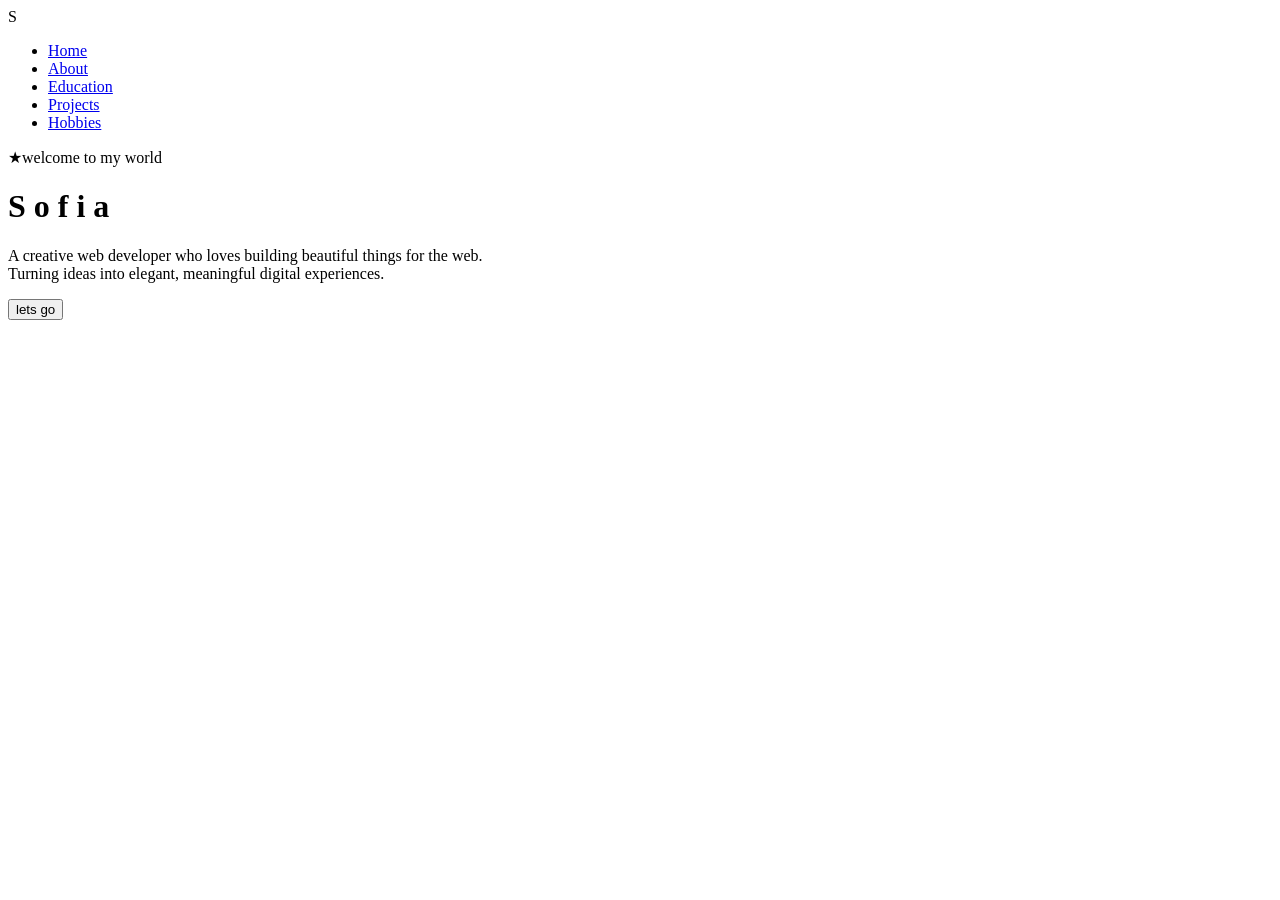
==== index.html @ 5cd8a4b9 "Add files via upload" ====
<!DOCTYPE html>
<html lang="en">
    <head>
  <meta charset="UTF-8">
  <meta name="viewport" content="width=device-width, initial-scale=1">
  <title>Sofia</title>
   <link rel="stylesheet" href="style.css">
    </head>
<body>
    <nav class="navbar">
        <div class="logo">S</div>
        <ul class="nav-menu">
            <li><a href="#home">Home</a></li>
            <li><a href="#about">About</a></li>
            <li><a href="#education">Education</a></li>
            <li><a href="#projects">Projects</a></li>
            <li><a href="#hobbies">Hobbies</a></li>
        </ul>
    </nav>
    
     <p>
        ★welcome to my world  
    </p>

    <h1>
        <span class="black">S</span>
        <span class="black">o</span>
        <span class="pink">f</span>
        <span class="pink">i</span>
        <span class="black">a</span>
    </h1>
    
    <p class="description">
        A creative <span class="pink">web developer</span> who loves building beautiful things for the web.<br>
        Turning ideas into elegant, meaningful digital experiences.
    </p>
    
    <button class="lets-go-btn">lets go</button>
   
</body>
</html>
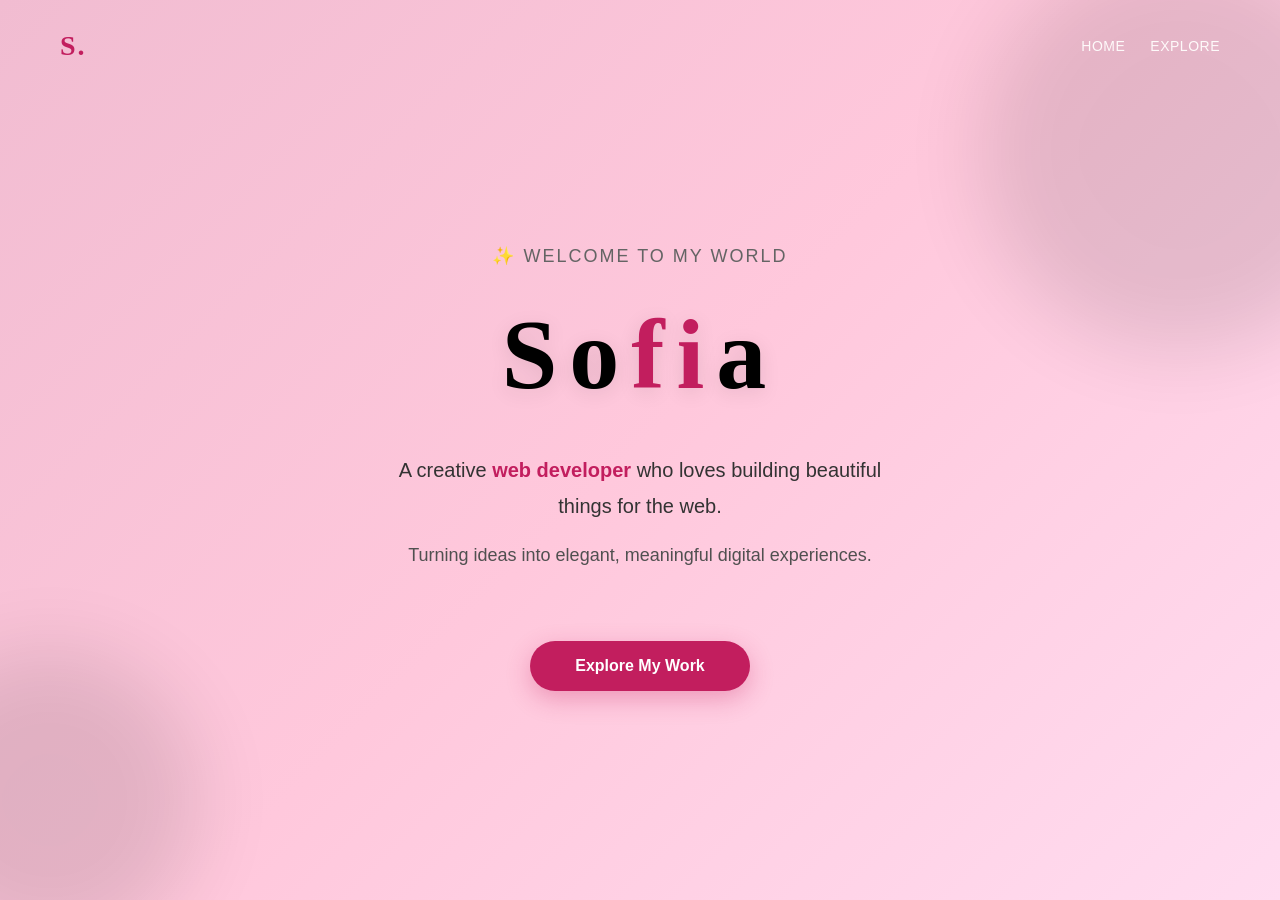
==== commit 4b768e8b: "Add files via upload" ====
--- a/index.html
+++ b/index.html
@@ -1,41 +1,45 @@
 <!DOCTYPE html>
 <html lang="en">
-    <head>
-  <meta charset="UTF-8">
-  <meta name="viewport" content="width=device-width, initial-scale=1">
-  <title>Sofia</title>
-   <link rel="stylesheet" href="style.css">
-    </head>
+<head>
+    <meta charset="UTF-8">
+    <meta name="viewport" content="width=device-width, initial-scale=1.0">
+    <title>Sofia - Portfolio</title>
+    <link rel="stylesheet" href="style.css">
+</head>
 <body>
     <nav class="navbar">
-        <div class="logo">S</div>
+        <div class="logo">S.</div>
         <ul class="nav-menu">
             <li><a href="#home">Home</a></li>
-            <li><a href="#about">About</a></li>
-            <li><a href="#education">Education</a></li>
-            <li><a href="#projects">Projects</a></li>
-            <li><a href="#hobbies">Hobbies</a></li>
+            <li><a href="home.html">Explore</a></li>
         </ul>
     </nav>
     
-     <p>
-        ★welcome to my world  
-    </p>
+    <main class="welcome-container">
+        <div class="content-wrapper">
+            <p class="welcome-text">✨ Welcome to my world</p>
 
-    <h1>
-        <span class="black">S</span>
-        <span class="black">o</span>
-        <span class="pink">f</span>
-        <span class="pink">i</span>
-        <span class="black">a</span>
-    </h1>
-    
-    <p class="description">
-        A creative <span class="pink">web developer</span> who loves building beautiful things for the web.<br>
-        Turning ideas into elegant, meaningful digital experiences.
-    </p>
-    
-    <button class="lets-go-btn">lets go</button>
-   
+            <h1 class="title-animated">
+                <span class="letter black">S</span>
+                <span class="letter black">o</span>
+                <span class="letter pink">f</span>
+                <span class="letter pink">i</span>
+                <span class="letter black">a</span>
+            </h1>
+            
+            <p class="tagline">
+                A creative <span class="highlight">web developer</span> who loves building beautiful things for the web.<br>
+                <span class="subtitle">Turning ideas into elegant, meaningful digital experiences.</span>
+            </p>
+            
+            <a href="home.html" class="cta-button">Explore My Work</a>
+        </div>
+
+        <div class="background-elements">
+            <div class="blob blob-1"></div>
+            <div class="blob blob-2"></div>
+        </div>
+    </main>
+
 </body>
 </html>
--- a/style.css
+++ b/style.css
@@ -0,0 +1,850 @@
+/* Root Variables */
+:root {
+  --primary-color: #c21e5e;
+  --dark-primary: #a01849;
+  --bg-gradient: linear-gradient(135deg, rgb(241, 188, 209) 0%, rgb(255, 200, 220) 50%, rgb(255, 220, 240) 100%);
+  --transition: all 0.3s ease;
+  --font-serif: 'Playfair Display', serif;
+  --font-sans: 'Segoe UI', Tahoma, Geneva, Verdana, sans-serif;
+}
+
+/* Reset */
+* {
+  margin: 0;
+  padding: 0;
+  box-sizing: border-box;
+}
+
+body {
+  font-family: var(--font-sans);
+  background-color: rgb(241, 188, 209);
+}
+
+/* Navbar */
+.navbar {
+  width: 100%;
+  background: transparent;
+  padding: 30px 60px;
+  position: fixed;
+  top: 0;
+  left: 0;
+  z-index: 100;
+  display: flex;
+  justify-content: space-between;
+  align-items: center;
+}
+
+.logo {
+  font-family: var(--font-serif);
+  font-size: 28px;
+  font-weight: 700;
+  color: var(--primary-color);
+  letter-spacing: 2px;
+}
+
+.nav-menu {
+  list-style: none;
+  display: flex;
+  gap: 25px;
+}
+
+.nav-menu a {
+  color: rgb(254, 250, 250);
+  text-decoration: none;
+  font-family: var(--font-sans);
+  font-size: 14px;
+  font-weight: 400;
+  letter-spacing: 0.5px;
+  text-transform: uppercase;
+  transition: var(--transition);
+}
+
+.nav-menu a:hover {
+  color: var(--primary-color);
+}
+
+/* Home Page */
+.home-container {
+  display: flex;
+  flex-direction: column;
+  align-items: center;
+  justify-content: center;
+  min-height: 100vh;
+  width: 100%;
+  padding: 40px;
+  margin-top: 60px;
+  background: var(--bg-gradient);
+  position: relative;
+  overflow: hidden;
+}
+
+.home-container::before {
+  content: '';
+  position: absolute;
+  top: -50%;
+  right: -10%;
+  width: 500px;
+  height: 500px;
+  background: radial-gradient(circle, rgba(255, 255, 255, 0.1), transparent 70%);
+  border-radius: 50%;
+  pointer-events: none;
+}
+
+.home-container::after {
+  content: '';
+  position: absolute;
+  bottom: -10%;
+  left: -5%;
+  width: 400px;
+  height: 400px;
+  background: radial-gradient(circle, rgba(255, 255, 255, 0.08), transparent 70%);
+  border-radius: 50%;
+  pointer-events: none;
+}
+
+.hello-title {
+  font-size: 80px;
+  font-weight: 700;
+  color: #000;
+  font-family: var(--font-serif);
+  margin: 20px 0;
+  text-shadow: 0 4px 15px rgba(0, 0, 0, 0.1);
+  letter-spacing: 3px;
+  animation: slideInDown 0.8s ease-out;
+  position: relative;
+  z-index: 1;
+}
+
+.sofia-intro {
+  font-size: 32px;
+  color: var(--primary-color);
+  font-family: var(--font-serif);
+  font-weight: 500;
+  margin-bottom: 60px;
+  letter-spacing: 1px;
+  animation: slideInUp 0.8s ease-out 0.2s both;
+  position: relative;
+  z-index: 1;
+}
+
+/* Cards Grid */
+.cards-grid {
+  display: grid;
+  grid-template-columns: repeat(auto-fit, minmax(300px, 1fr));
+  gap: 30px;
+  max-width: 1200px;
+  width: 100%;
+  margin-top: 30px;
+  position: relative;
+  z-index: 1;
+}
+
+.card-link {
+  text-decoration: none;
+  color: inherit;
+}
+
+.card {
+  background: #fff;
+  border-radius: 15px;
+  padding: 40px 30px;
+  box-shadow: 0 8px 30px rgba(0, 0, 0, 0.1);
+  transition: var(--transition);
+  text-align: center;
+  border: 2px solid transparent;
+  position: relative;
+  overflow: hidden;
+}
+
+.card::before {
+  content: '';
+  position: absolute;
+  top: 0;
+  left: 0;
+  right: 0;
+  height: 4px;
+  background: linear-gradient(90deg, var(--primary-color), #ff69b4);
+  transform: scaleX(0);
+  transform-origin: left;
+  transition: transform 0.3s ease;
+}
+
+.card:hover::before {
+  transform: scaleX(1);
+}
+
+.card:hover {
+  transform: translateY(-10px);
+  box-shadow: 0 15px 50px rgba(194, 30, 94, 0.25);
+  border-color: var(--primary-color);
+}
+
+.card-icon {
+  font-size: 50px;
+  margin-bottom: 15px;
+  display: inline-block;
+  transition: transform 0.3s ease;
+}
+
+.card:hover .card-icon {
+  transform: scale(1.15) rotate(5deg);
+}
+
+.card h3 {
+  font-size: 24px;
+  color: var(--primary-color);
+  font-family: var(--font-serif);
+  margin: 0 0 15px 0;
+  font-weight: 700;
+  letter-spacing: 1px;
+  transition: color 0.3s ease;
+}
+
+.card:hover h3 {
+  color: var(--dark-primary);
+}
+
+.card p {
+  font-size: 16px;
+  color: #666;
+  font-family: var(--font-sans);
+  line-height: 1.6;
+  margin: 0;
+  font-weight: 400;
+}
+
+.education-stage {
+  margin-top: 20px;
+  padding-top: 20px;
+  border-top: 1px solid rgba(0, 0, 0, 0.08);
+}
+
+.subheadline {
+  font-size: 18px;
+  color: #333;
+  margin: 0 0 8px;
+  font-weight: 600;
+}
+
+/* Animations */
+@keyframes slideInDown {
+  from {
+    opacity: 0;
+    transform: translateY(-50px);
+  }
+  to {
+    opacity: 1;
+    transform: translateY(0);
+  }
+}
+
+@keyframes slideInUp {
+  from {
+    opacity: 0;
+    transform: translateY(50px);
+  }
+  to {
+    opacity: 1;
+    transform: translateY(0);
+  }
+}
+
+/* Index Page (Specific Styles) */
+/* Welcome Page Styles */
+.welcome-container {
+  min-height: 100vh;
+  background: var(--bg-gradient);
+  display: flex;
+  align-items: center;
+  justify-content: center;
+  padding: 80px 40px 40px;
+  position: relative;
+  overflow: hidden;
+}
+
+.background-elements {
+  position: absolute;
+  width: 100%;
+  height: 100%;
+  top: 0;
+  left: 0;
+  pointer-events: none;
+  z-index: 0;
+}
+
+.blob {
+  position: absolute;
+  border-radius: 50%;
+  opacity: 0.1;
+  filter: blur(40px);
+}
+
+.blob-1 {
+  width: 400px;
+  height: 400px;
+  background: #000;
+  top: -50px;
+  right: -100px;
+  animation: float 6s ease-in-out infinite;
+}
+
+.blob-2 {
+  width: 300px;
+  height: 300px;
+  background: #000;
+  bottom: -50px;
+  left: -100px;
+  animation: float 8s ease-in-out infinite reverse;
+}
+
+@keyframes float {
+  0%, 100% { transform: translate(0, 0); }
+  50% { transform: translate(30px, 30px); }
+}
+
+.content-wrapper {
+  position: relative;
+  z-index: 1;
+  text-align: center;
+  max-width: 700px;
+}
+
+.welcome-text {
+  font-size: 18px;
+  color: rgb(100, 100, 100);
+  font-family: var(--font-sans);
+  letter-spacing: 2px;
+  text-transform: uppercase;
+  margin-bottom: 20px;
+  animation: slideInDown 0.8s ease-out;
+}
+
+.title-animated {
+  font-size: 0;
+  font-family: var(--font-serif);
+  margin: 30px 0;
+  text-shadow: 0 4px 20px rgba(0, 0, 0, 0.1);
+  text-align: center;
+}
+
+.letter {
+  font-size: 100px;
+  display: inline-block;
+  animation: elegantFloat 3s ease-in-out infinite;
+  letter-spacing: 12px;
+  font-weight: 700;
+}
+
+.letter.black {
+  color: #000;
+}
+
+.letter.pink {
+  color: var(--primary-color);
+}
+
+.letter:nth-child(1) { animation-delay: 0; }
+.letter:nth-child(2) { animation-delay: 0.1s; }
+.letter:nth-child(3) { animation-delay: 0.2s; }
+.letter:nth-child(4) { animation-delay: 0.3s; }
+.letter:nth-child(5) { animation-delay: 0.4s; }
+
+@keyframes elegantFloat {
+  0%, 100% {
+    transform: translateY(0) scale(1);
+    opacity: 1;
+  }
+  50% {
+    transform: translateY(-15px) scale(1.02);
+    opacity: 0.95;
+  }
+}
+
+.tagline {
+  font-size: 20px;
+  color: #333;
+  font-family: var(--font-sans);
+  max-width: 500px;
+  text-align: center;
+  line-height: 1.8;
+  margin: 40px 0;
+  animation: slideInUp 0.8s ease-out 0.2s both;
+}
+
+.highlight {
+  color: var(--primary-color);
+  font-weight: 700;
+}
+
+.subtitle {
+  display: block;
+  font-size: 18px;
+  color: rgb(80, 80, 80);
+  margin-top: 15px;
+}
+
+.cta-button {
+  display: inline-block;
+  background-color: var(--primary-color);
+  color: #fff;
+  padding: 16px 45px;
+  font-size: 16px;
+  font-weight: 600;
+  border: none;
+  border-radius: 50px;
+  cursor: pointer;
+  font-family: var(--font-sans);
+  transition: all 0.4s cubic-bezier(0.25, 0.46, 0.45, 0.94);
+  box-shadow: 0 8px 25px rgba(194, 30, 94, 0.3);
+  position: relative;
+  overflow: hidden;
+  text-decoration: none;
+  margin-top: 30px;
+  animation: slideInUp 0.8s ease-out 0.4s both;
+}
+
+.cta-button::before {
+  content: '';
+  position: absolute;
+  top: 0;
+  left: -100%;
+  width: 100%;
+  height: 100%;
+  background: linear-gradient(90deg, transparent, rgba(255, 255, 255, 0.3), transparent);
+  transition: left 0.5s ease;
+}
+
+.cta-button:hover {
+  background-color: var(--dark-primary);
+  transform: translateY(-3px);
+  box-shadow: 0 12px 35px rgba(194, 30, 94, 0.4);
+}
+
+.cta-button:hover::before {
+  left: 100%;
+}
+
+.cta-button:active {
+  transform: translateY(-1px);
+}
+
+/* Body styles for welcome page */
+body {
+  margin: 0;
+  padding: 0;
+}
+
+/* About Me Page */
+.about-container {
+  min-height: 100vh;
+  background: var(--bg-gradient);
+  padding: 120px 40px 60px;
+  position: relative;
+  overflow: hidden;
+}
+
+.about-header {
+  text-align: center;
+  margin-bottom: 60px;
+  animation: slideInDown 0.8s ease-out;
+}
+
+.about-title {
+  font-size: 64px;
+  font-weight: 700;
+  color: #000;
+  font-family: var(--font-serif);
+  margin-bottom: 15px;
+  letter-spacing: 2px;
+  text-shadow: 0 4px 15px rgba(0, 0, 0, 0.1);
+}
+
+.about-subtitle {
+  font-size: 20px;
+  color: rgb(80, 80, 80);
+  font-family: var(--font-sans);
+  max-width: 500px;
+  margin: 0 auto;
+  line-height: 1.6;
+}
+
+.about-blocks {
+  display: grid;
+  grid-template-columns: repeat(auto-fit, minmax(320px, 1fr));
+  gap: 30px;
+  max-width: 1200px;
+  margin: 0 auto;
+  position: relative;
+  z-index: 1;
+}
+
+.about-block {
+  background: #fff;
+  border-radius: 15px;
+  padding: 40px 30px;
+  box-shadow: 0 8px 30px rgba(0, 0, 0, 0.1);
+  transition: var(--transition);
+  text-align: center;
+  border: 2px solid transparent;
+  position: relative;
+  overflow: hidden;
+  animation: slideInUp 0.8s ease-out;
+}
+
+.about-block::before {
+  content: '';
+  position: absolute;
+  top: 0;
+  left: 0;
+  right: 0;
+  height: 4px;
+  background: linear-gradient(90deg, var(--primary-color), #ff69b4);
+  transform: scaleX(0);
+  transform-origin: left;
+  transition: transform 0.3s ease;
+}
+
+.about-block:hover::before {
+  transform: scaleX(1);
+}
+
+.about-block:hover {
+  transform: translateY(-10px);
+  box-shadow: 0 15px 50px rgba(194, 30, 94, 0.25);
+  border-color: var(--primary-color);
+}
+
+.block-icon {
+  font-size: 50px;
+  margin-bottom: 20px;
+  display: inline-block;
+  transition: transform 0.3s ease;
+}
+
+.about-block:hover .block-icon {
+  transform: scale(1.2) rotate(5deg);
+}
+
+.about-block h2 {
+  font-size: 24px;
+  color: var(--primary-color);
+  font-family: var(--font-serif);
+  margin: 0 0 20px 0;
+  font-weight: 700;
+  letter-spacing: 1px;
+  transition: color 0.3s ease;
+}
+
+.about-block:hover h2 {
+  color: var(--dark-primary);
+}
+
+.about-block p {
+  font-size: 16px;
+  color: #666;
+  font-family: var(--font-sans);
+  line-height: 1.8;
+  margin: 0;
+  font-weight: 400;
+}
+
+.about-block.featured {
+  background: linear-gradient(135deg, #fff 0%, #f9f9f9 100%);
+  grid-column: span 1;
+  border: 2px solid rgba(194, 30, 94, 0.2);
+}
+
+.about-block.featured:hover {
+  border-color: var(--primary-color);
+}
+
+.explore-button {
+  display: inline-block;
+  background-color: var(--primary-color);
+  color: #fff;
+  padding: 14px 35px;
+  font-size: 15px;
+  font-weight: 600;
+  border: none;
+  border-radius: 50px;
+  cursor: pointer;
+  font-family: var(--font-sans);
+  transition: all 0.4s cubic-bezier(0.25, 0.46, 0.45, 0.94);
+  box-shadow: 0 6px 20px rgba(194, 30, 94, 0.25);
+  position: relative;
+  overflow: hidden;
+  text-decoration: none;
+  margin-top: 25px;
+}
+
+.explore-button::before {
+  content: '';
+  position: absolute;
+  top: 0;
+  left: -100%;
+  width: 100%;
+  height: 100%;
+  background: linear-gradient(90deg, transparent, rgba(255, 255, 255, 0.3), transparent);
+  transition: left 0.5s ease;
+}
+
+.explore-button:hover {
+  background-color: var(--dark-primary);
+  transform: translateY(-2px);
+  box-shadow: 0 10px 30px rgba(194, 30, 94, 0.35);
+}
+
+.explore-button:hover::before {
+  left: 100%;
+}
+
+.explore-button:active {
+  transform: translateY(0);
+}
+
+/* Education Page */
+.education-container {
+  min-height: 100vh;
+  background: var(--bg-gradient);
+  padding: 120px 40px 60px;
+  position: relative;
+  overflow: hidden;
+}
+
+.education-header {
+  text-align: center;
+  margin-bottom: 60px;
+  animation: slideInDown 0.8s ease-out;
+}
+
+.education-title {
+  font-size: 64px;
+  font-weight: 700;
+  color: #000;
+  font-family: var(--font-serif);
+  margin-bottom: 15px;
+  letter-spacing: 2px;
+  text-shadow: 0 4px 15px rgba(0, 0, 0, 0.1);
+}
+
+.education-subtitle {
+  font-size: 20px;
+  color: rgb(80, 80, 80);
+  font-family: var(--font-sans);
+  max-width: 500px;
+  margin: 0 auto;
+  line-height: 1.6;
+}
+
+.education-blocks {
+  display: grid;
+  grid-template-columns: repeat(auto-fit, minmax(320px, 1fr));
+  gap: 30px;
+  max-width: 1200px;
+  margin: 0 auto;
+  position: relative;
+  z-index: 1;
+}
+
+.education-block {
+  background: #fff;
+  border-radius: 15px;
+  padding: 40px 30px;
+  box-shadow: 0 8px 30px rgba(0, 0, 0, 0.1);
+  transition: var(--transition);
+  text-align: center;
+  border: 2px solid transparent;
+  position: relative;
+  overflow: hidden;
+  animation: slideInUp 0.8s ease-out;
+}
+
+.education-block::before {
+  content: '';
+  position: absolute;
+  top: 0;
+  left: 0;
+  right: 0;
+  height: 4px;
+  background: linear-gradient(90deg, var(--primary-color), #ff69b4);
+  transform: scaleX(0);
+  transform-origin: left;
+  transition: transform 0.3s ease;
+}
+
+.education-block:hover::before {
+  transform: scaleX(1);
+}
+
+.education-block:hover {
+  transform: translateY(-10px);
+  box-shadow: 0 15px 50px rgba(194, 30, 94, 0.25);
+  border-color: var(--primary-color);
+}
+
+.education-block h2 {
+  font-size: 24px;
+  color: var(--primary-color);
+  font-family: var(--font-serif);
+  margin: 0 0 20px 0;
+  font-weight: 700;
+  letter-spacing: 1px;
+  transition: color 0.3s ease;
+}
+
+.education-block:hover h2 {
+  color: var(--dark-primary);
+}
+
+.education-block p {
+  font-size: 16px;
+  color: #666;
+  font-family: var(--font-sans);
+  line-height: 1.8;
+  margin: 0;
+  font-weight: 400;
+}
+
+.education-block.featured {
+  background: linear-gradient(135deg, #fff 0%, #f9f9f9 100%);
+  grid-column: span 1;
+  border: 2px solid rgba(194, 30, 94, 0.2);
+}
+
+.education-block.featured:hover {
+  border-color: var(--primary-color);
+}
+
+/* Education Timeline Section */
+.education-subtitle-main {
+  font-size: 32px;
+  color: var(--primary-color);
+  font-family: var(--font-serif);
+  margin: 0 0 30px 0;
+  font-weight: 600;
+  letter-spacing: 1px;
+  text-align: center;
+}
+
+.education-timeline {
+  display: grid;
+  grid-template-columns: repeat(auto-fit, minmax(300px, 1fr));
+  gap: 30px;
+  max-width: 1200px;
+  margin: 60px auto;
+  position: relative;
+  z-index: 1;
+}
+
+.education-card {
+  background: #fff;
+  border-radius: 12px;
+  padding: 40px;
+  box-shadow: 0 8px 30px rgba(0, 0, 0, 0.1);
+  transition: var(--transition);
+  border: 2px solid transparent;
+  position: relative;
+  overflow: hidden;
+  animation: slideInUp 0.8s ease-out;
+}
+
+.education-card::before {
+  content: '';
+  position: absolute;
+  top: 0;
+  left: 0;
+  right: 0;
+  height: 4px;
+  background: linear-gradient(90deg, var(--primary-color), #ff69b4);
+  transform: scaleX(0);
+  transform-origin: left;
+  transition: transform 0.3s ease;
+}
+
+.education-card:hover::before {
+  transform: scaleX(1);
+}
+
+.education-card:hover {
+  transform: translateY(-10px);
+  box-shadow: 0 15px 50px rgba(194, 30, 94, 0.25);
+  border-color: var(--primary-color);
+}
+
+.card-headline {
+  font-size: 22px;
+  color: var(--primary-color);
+  font-family: var(--font-serif);
+  margin: 0 0 10px 0;
+  font-weight: 700;
+  letter-spacing: 0.5px;
+  transition: color 0.3s ease;
+}
+
+.education-card:hover .card-headline {
+  color: var(--dark-primary);
+}
+
+.card-degree {
+  font-size: 16px;
+  color: #999;
+  font-family: var(--font-sans);
+  font-weight: 500;
+  letter-spacing: 1px;
+  text-transform: uppercase;
+  margin: 0 0 20px 0;
+}
+
+.card-achievement {
+  display: flex;
+  justify-content: center;
+  align-items: center;
+  gap: 15px;
+  margin: 20px 0;
+  padding: 20px;
+  background: linear-gradient(135deg, rgba(194, 30, 94, 0.05), rgba(255, 105, 180, 0.05));
+  border-radius: 10px;
+}
+
+.achievement-label {
+  font-size: 14px;
+  color: var(--primary-color);
+  font-family: var(--font-sans);
+  font-weight: 600;
+  text-transform: uppercase;
+  letter-spacing: 1px;
+}
+
+.achievement-score {
+  font-size: 24px;
+  color: var(--primary-color);
+  font-family: var(--font-serif);
+  font-weight: 700;
+}
+
+.skills-container {
+  display: flex;
+  flex-wrap: wrap;
+  justify-content: center;
+  gap: 12px;
+  margin-top: 20px;
+}
+
+.skill-badge {
+  display: inline-block;
+  background-color: var(--primary-color);
+  color: #fff;
+  padding: 10px 20px;
+  border-radius: 50px;
+  font-family: var(--font-sans);
+  font-size: 13px;
+  font-weight: 600;
+  transition: var(--transition);
+  box-shadow: 0 4px 15px rgba(194, 30, 94, 0.2);
+}
+
+.skill-badge:hover {
+  background-color: var(--dark-primary);
+  box-shadow: 0 6px 20px rgba(194, 30, 94, 0.35);
+  transform: translateY(-2px);
+}
